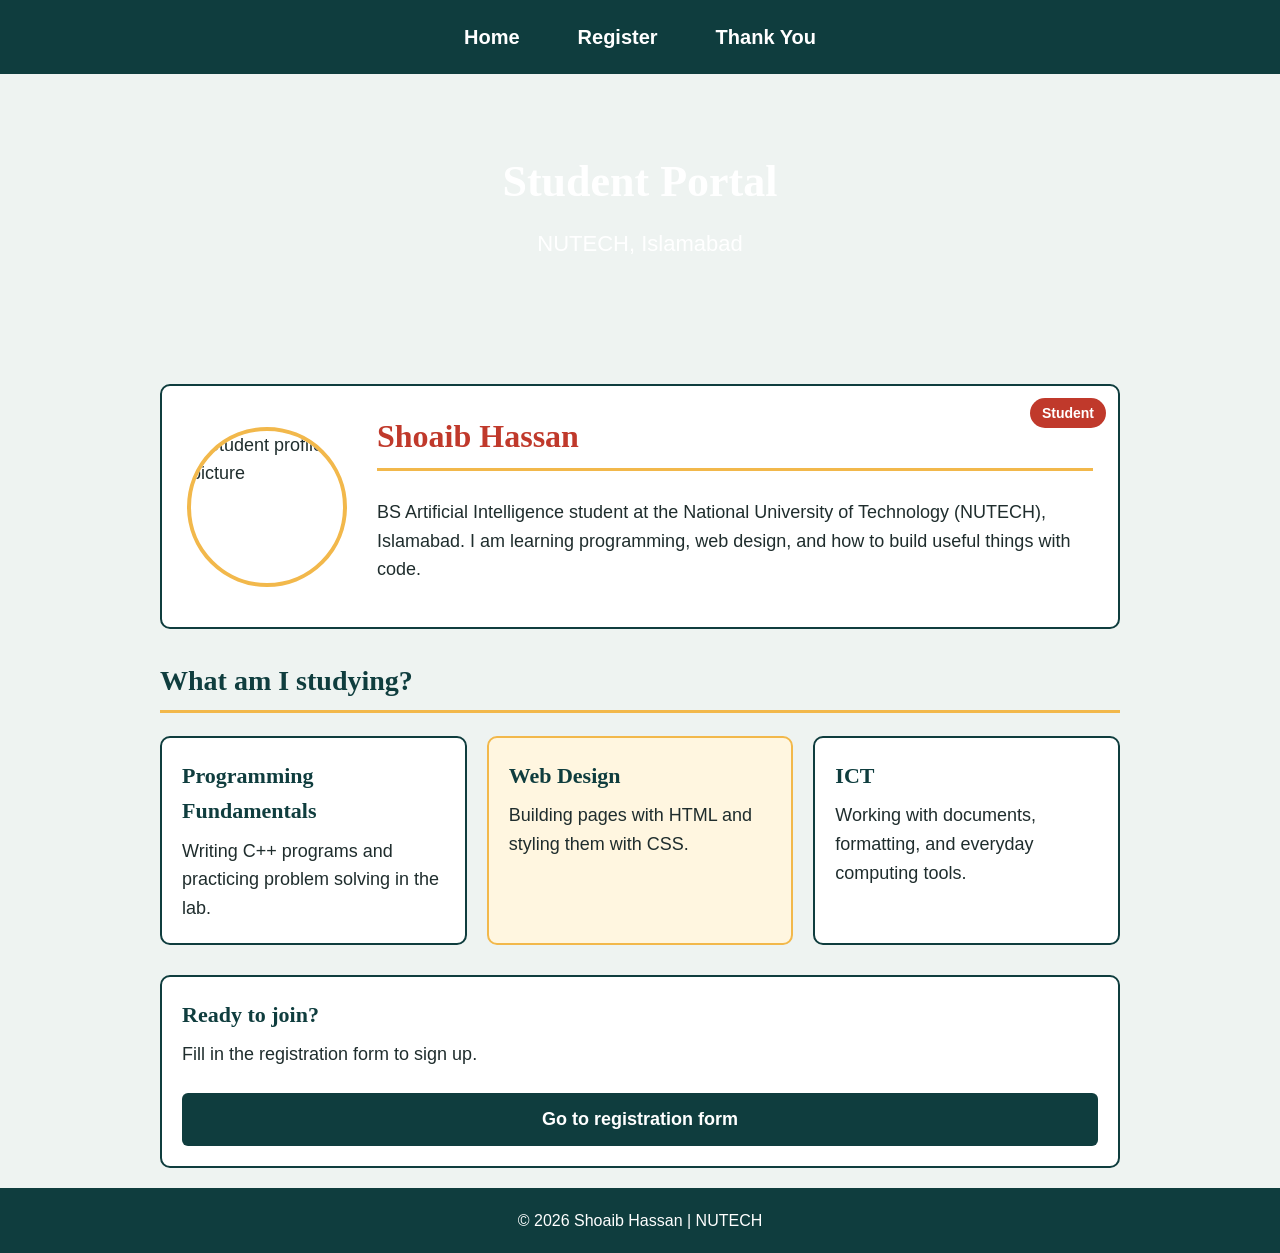
==== index.html @ baa08742 "Rename indexAI.html to index.html" ====
<!DOCTYPE html>
<html lang="en">
<head>
  <meta charset="UTF-8">
  <meta name="viewport" content="width=device-width, initial-scale=1">
  <title>Home | Student Portal</title>
  <!-- External CSS -->
  <link rel="stylesheet" href="stylesAI.css">
</head>
<body>

  <nav class="navbar">
    <a href="indexAI.html">Home</a>
    <a href="formAI.html">Register</a>
    <a href="thanksAI.html">Thank You</a>
  </nav>

  <header id="banner">
    <h1>Student Portal</h1>
    <p>NUTECH, Islamabad</p>
  </header>

  <main class="container">

    <section id="profile-section">
      <span class="badge">Student</span>
      <img src="images/profileAI.svg" alt="Student profile picture" class="profile-pic">
      <div>
        <!-- Inline CSS -->
        <h2 style="color: #c0392b; font-size: 32px;">Shoaib Hassan</h2>
        <p>BS Artificial Intelligence student at the National University of Technology (NUTECH), Islamabad. I am learning programming, web design, and how to build useful things with code.</p>
      </div>
    </section>

    <h2>What am I studying?</h2>
    <section class="card-container">
      <div class="card">
        <h3>Programming Fundamentals</h3>
        <p>Writing C++ programs and practicing problem solving in the lab.</p>
      </div>
      <div class="card highlight">
        <h3>Web Design</h3>
        <p>Building pages with HTML and styling them with CSS.</p>
      </div>
      <div class="card">
        <h3>ICT</h3>
        <p>Working with documents, formatting, and everyday computing tools.</p>
      </div>
    </section>

    <section class="card">
      <h3>Ready to join?</h3>
      <p>Fill in the registration form to sign up.</p>
      <a href="formAI.html" class="btn">Go to registration form</a>
    </section>

  </main>

  <footer>&copy; 2026 Shoaib Hassan | NUTECH</footer>

</body>
</html>
---- stylesAI.css ----
/* ===== External CSS: shared by index.html, form.html, thanks.html ===== */

* {
  box-sizing: border-box;
}

body {
  margin: 0;
  padding: 0;
  background-color: #eef3f1;
  color: #1f2d2d;
  font-family: "Trebuchet MS", Verdana, sans-serif;
  font-size: 18px;
  line-height: 1.6;
}

h1, h2, h3 {
  font-family: Georgia, "Times New Roman", serif;
  color: #0f3d3e;
  margin-top: 0;
}

h1 { font-size: 44px; font-weight: bold; }
h2 { font-size: 28px; font-weight: bold; border-bottom: 3px solid #f2b84b; padding-bottom: 6px; }

/* ----- Navigation (Flexbox) ----- */
.navbar {
  display: flex;
  justify-content: center;
  gap: 30px;
  background-color: #0f3d3e;
  padding: 15px;
}

.navbar a {
  color: #ffffff;
  text-decoration: none;
  font-size: 20px;
  font-weight: bold;
  padding: 6px 14px;
  border-radius: 6px;
}

.navbar a:hover {
  background-color: #f2b84b;
  color: #0f3d3e;
}

/* ----- Banner (background image) ----- */
#banner {
  background-image: url("images/bannerAI.svg");
  background-size: cover;
  background-position: center;
  height: 260px;
  display: flex;
  flex-direction: column;
  justify-content: center;
  align-items: center;
  text-align: center;
  color: #ffffff;
}

#banner h1 {
  color: #ffffff;
  margin: 0 0 8px 0;
}

#banner p {
  margin: 0;
  font-size: 22px;
}

/* ----- Page layout ----- */
.container {
  max-width: 1000px;
  margin: 0 auto;
  padding: 20px;
}

/* ----- Profile section (Flexbox) ----- */
#profile-section {
  display: flex;
  align-items: center;
  gap: 30px;
  background-color: #ffffff;
  border: 2px solid #0f3d3e;
  border-radius: 10px;
  padding: 25px;
  margin: 30px 0;
  position: relative;          /* parent for the absolute badge */
}

.profile-pic {
  width: 160px;
  height: 160px;
  border-radius: 50%;          /* circular image */
  object-fit: cover;
  border: 4px solid #f2b84b;
  flex-shrink: 0;
}

/* ----- Badge (CSS positioning) ----- */
.badge {
  position: absolute;
  top: 12px;
  right: 12px;
  background-color: #c0392b;
  color: #ffffff;
  font-size: 14px;
  font-weight: bold;
  padding: 4px 12px;
  border-radius: 20px;
}

/* ----- Cards (CSS Grid) ----- */
.card-container {
  display: grid;
  grid-template-columns: repeat(3, 1fr);
  gap: 20px;
  margin-bottom: 30px;
}

.card {
  background-color: #ffffff;
  border: 2px solid #0f3d3e;
  border-radius: 10px;
  padding: 20px;
}

.card h3 {
  font-size: 22px;
  margin-bottom: 8px;
}

.card p {
  margin: 0;
}

.highlight {
  background-color: #fff6e0;
  border-color: #f2b84b;
}

/* ----- Registration form ----- */
.reg-form {
  max-width: 460px;
  margin: 30px auto;
  padding: 25px;
  background-color: #ffffff;
  border: 2px solid #0f3d3e;
  border-radius: 10px;
}

.reg-form label {
  display: block;
  margin-top: 16px;
  font-size: 18px;
  font-weight: bold;
}

.reg-form input,
.reg-form select {
  display: block;
  width: 100%;
  margin-top: 6px;
  padding: 10px;
  font-size: 16px;
  border: 1px solid #7a8f8f;
  border-radius: 6px;
}

.reg-form input:focus,
.reg-form select:focus {
  outline: 3px solid #f2b84b;
  border-color: #0f3d3e;
}

.btn {
  display: block;
  width: 100%;
  margin-top: 24px;
  padding: 12px;
  background-color: #0f3d3e;
  color: #ffffff;
  font-size: 18px;
  font-weight: bold;
  border: none;
  border-radius: 6px;
  cursor: pointer;
  text-align: center;
  text-decoration: none;
}

.btn:hover {
  background-color: #1d6a6b;
}

/* ----- Thank-you page ----- */
.thanks-box {
  max-width: 560px;
  margin: 40px auto;
  padding: 30px;
  text-align: center;
  background-color: #ffffff;
  border: 2px solid #0f3d3e;
  border-radius: 10px;
}

/* ----- Footer ----- */
footer {
  text-align: center;
  padding: 20px;
  background-color: #0f3d3e;
  color: #ffffff;
  font-size: 16px;
}

/* ----- Mobile ----- */
@media (max-width: 700px) {
  .card-container { grid-template-columns: 1fr; }
  #profile-section { flex-direction: column; text-align: center; }
  h1 { font-size: 34px; }
}
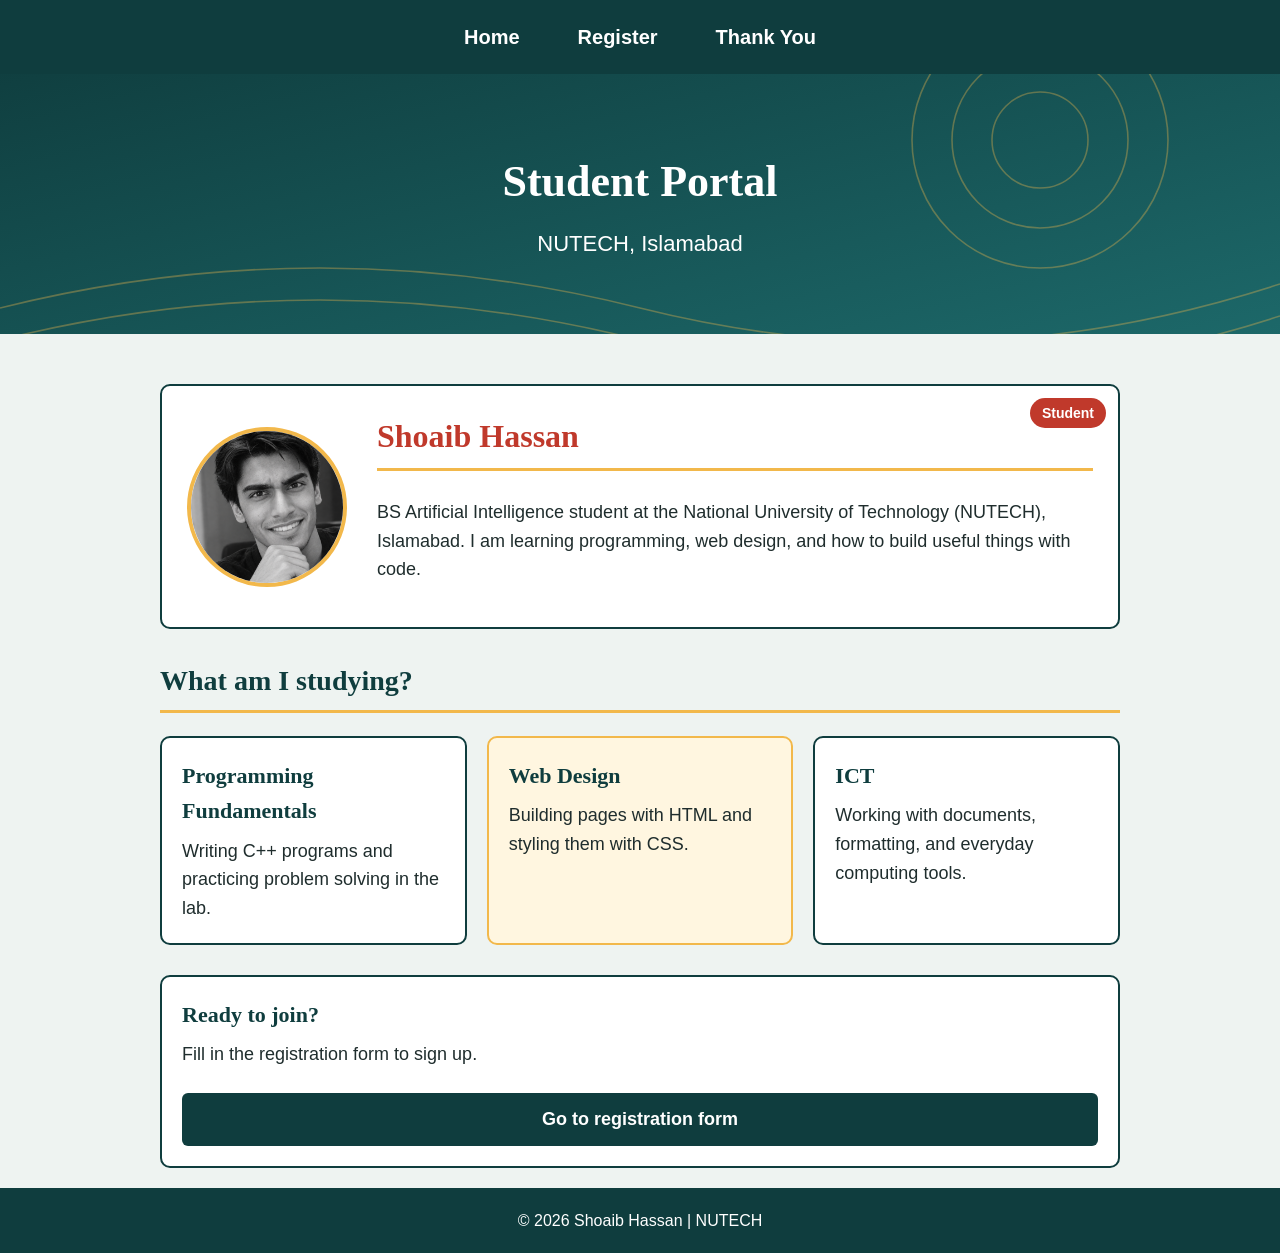
==== commit 72aaa9aa: "Update profile picture source in index.html" ====
--- a/index.html
+++ b/index.html
@@ -10,7 +10,7 @@
 <body>
 
   <nav class="navbar">
-    <a href="indexAI.html">Home</a>
+    <a href="index.html">Home</a>
     <a href="formAI.html">Register</a>
     <a href="thanksAI.html">Thank You</a>
   </nav>
@@ -24,7 +24,7 @@
 
     <section id="profile-section">
       <span class="badge">Student</span>
-      <img src="images/profileAI.svg" alt="Student profile picture" class="profile-pic">
+      <img src="images/pfp.png" alt="Student profile picture" class="profile-pic">
       <div>
         <!-- Inline CSS -->
         <h2 style="color: #c0392b; font-size: 32px;">Shoaib Hassan</h2>
